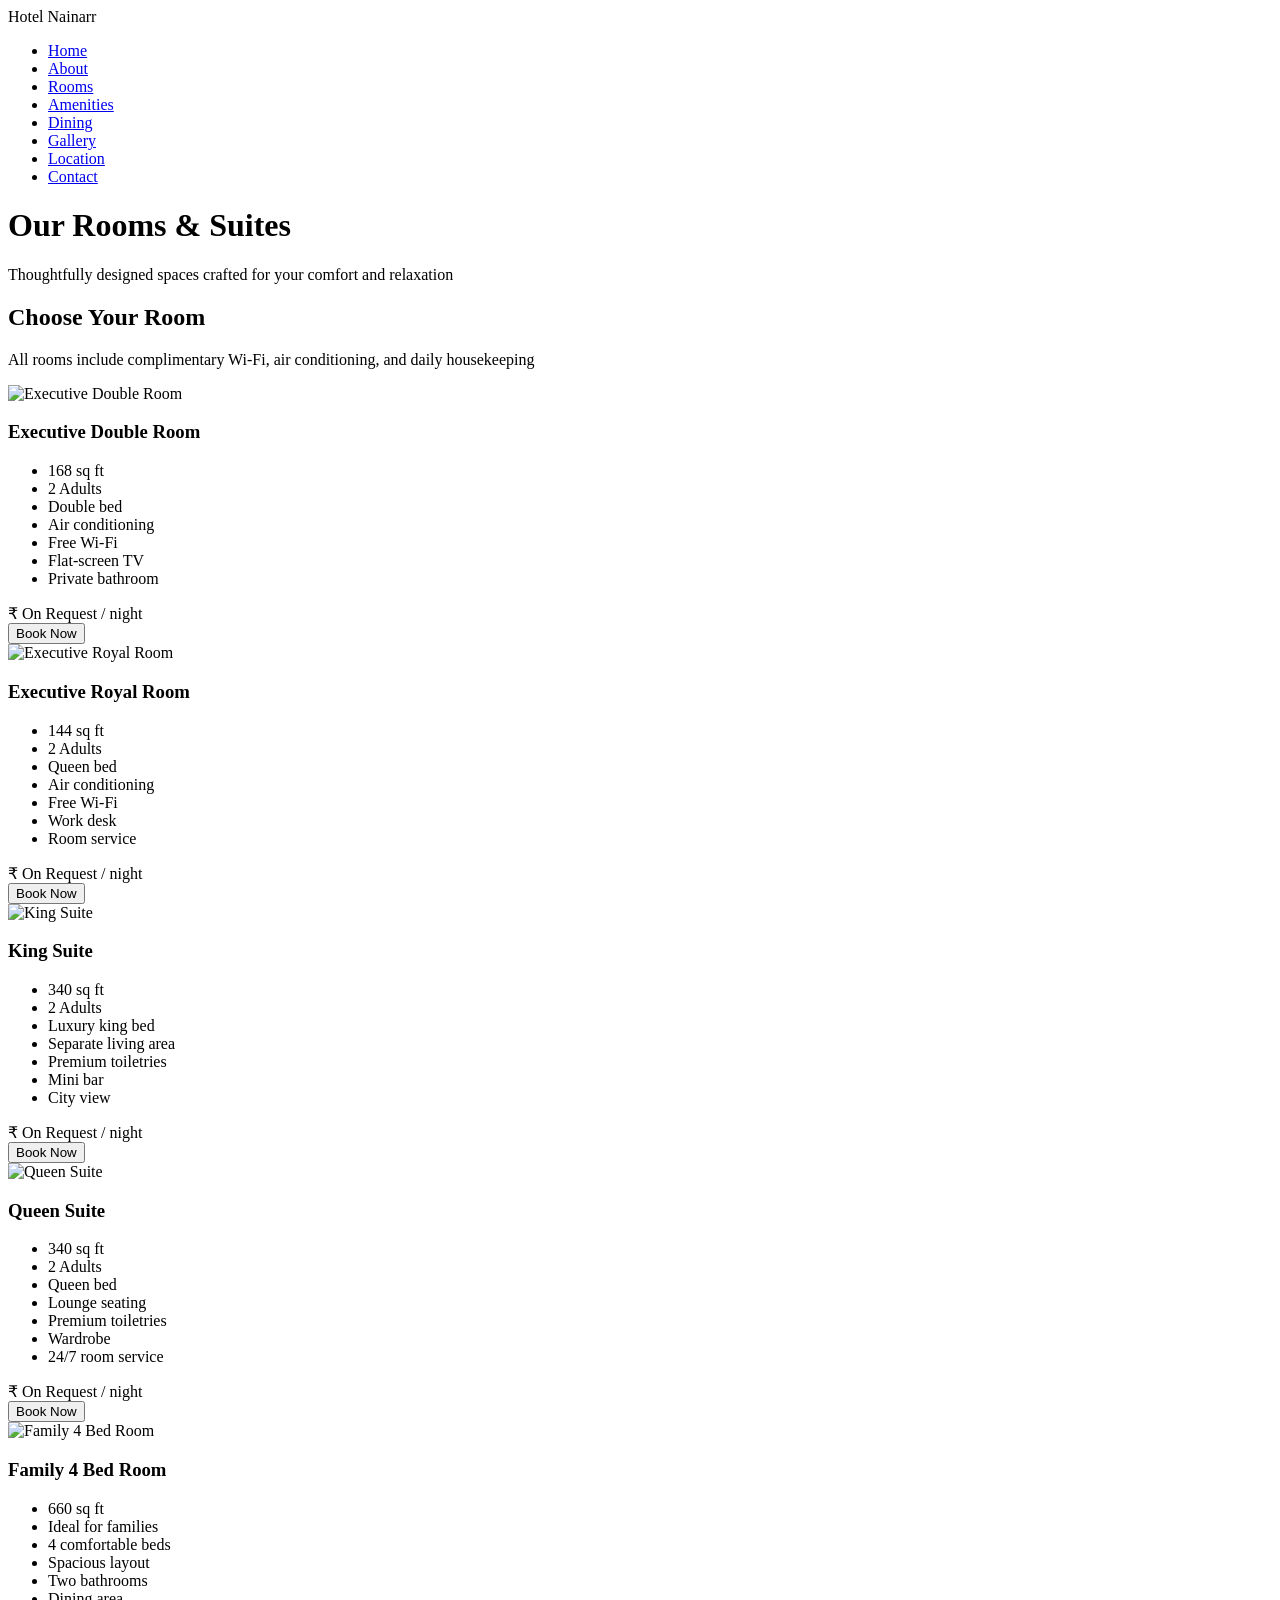
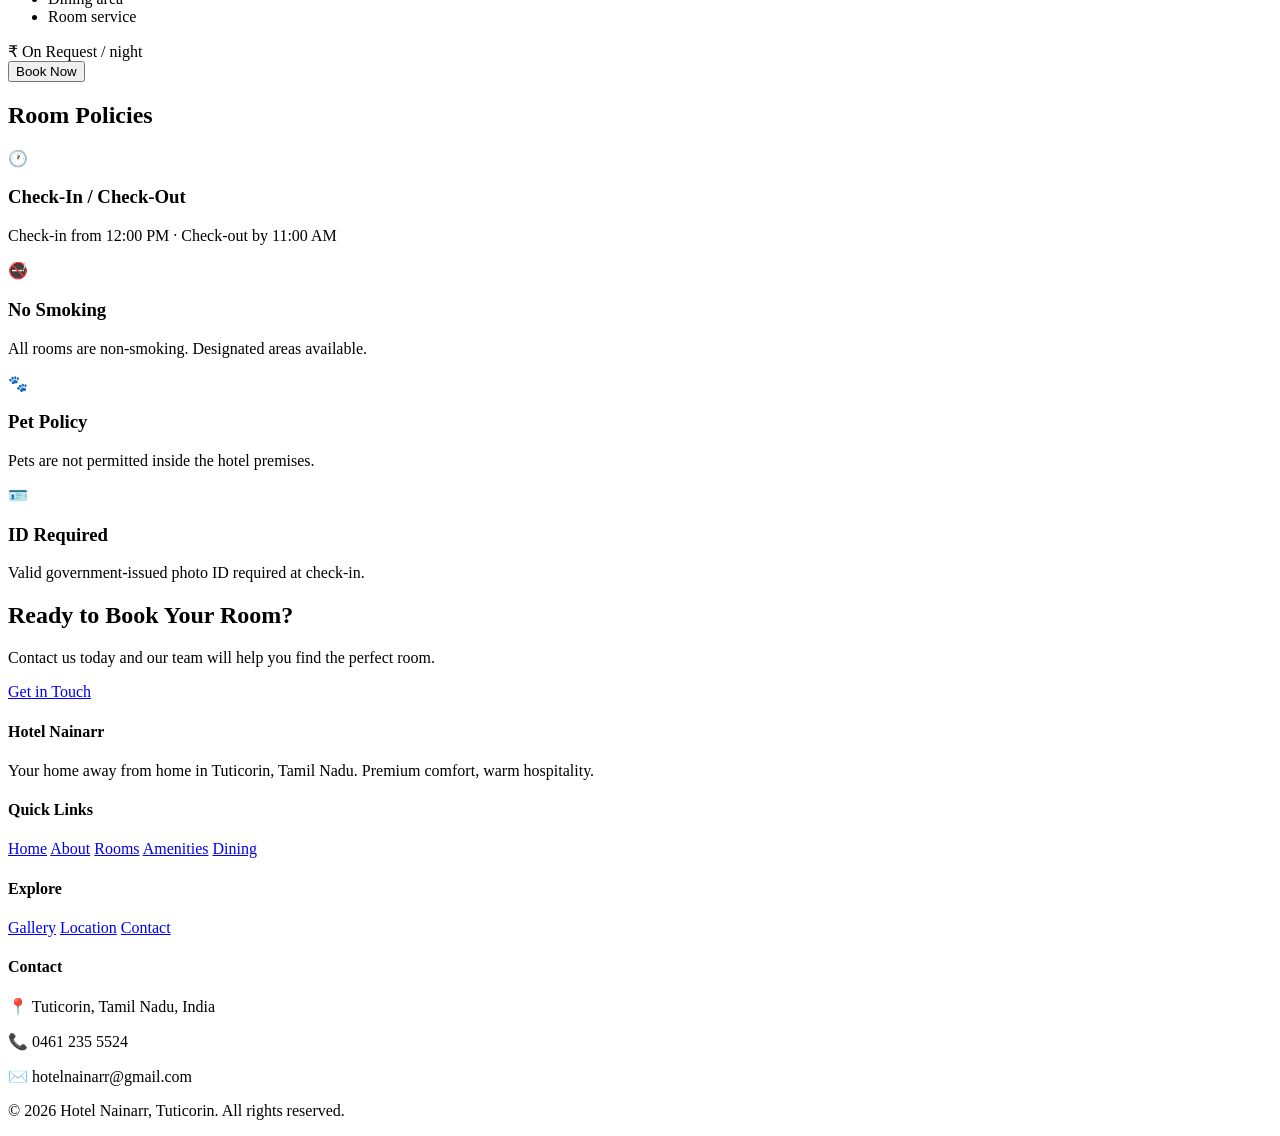
==== rooms.html @ e7c89f81 "Initial website upload" ====
<!DOCTYPE html>
<html lang="en">
<head>
  <meta charset="UTF-8" />
  <meta name="viewport" content="width=device-width, initial-scale=1.0" />
  <title>Rooms – Hotel Nainarr</title>
  <link rel="stylesheet" href="css/style.css" />
</head>
<body>

  <!-- NAVBAR -->
  <nav class="navbar">
    <div class="logo">Hotel Nainarr</div>
    <div class="hamburger" aria-label="Toggle menu" role="button" tabindex="0">
      <span></span><span></span><span></span>
    </div>
    <ul class="nav-links">
      <li><a href="index.html">Home</a></li>
      <li><a href="about.html">About</a></li>
      <li><a href="rooms.html">Rooms</a></li>
      <li><a href="amenities.html">Amenities</a></li>
      <li><a href="dining.html">Dining</a></li>
      <li><a href="gallery.html">Gallery</a></li>
      <li><a href="location.html">Location</a></li>
      <li><a href="contact.html">Contact</a></li>
    </ul>
  </nav>

  <!-- PAGE HERO -->
  <div class="page-hero">
    <h1>Our Rooms &amp; Suites</h1>
    <p>Thoughtfully designed spaces crafted for your comfort and relaxation</p>
  </div>

  <!-- ROOMS GRID -->
  <section class="section">
    <div class="section-title">
      <h2>Choose Your Room</h2>
      <p>All rooms include complimentary Wi-Fi, air conditioning, and daily housekeeping</p>
      <div class="divider"></div>
    </div>

    <div class="rooms-grid">

      <!-- Executive Double Room -->
      <div class="room-card">
        <img src="images/Executive double room 2.jpg" alt="Executive Double Room" />
        <div class="room-card-body">
          <h3>Executive Double Room</h3>
          <ul class="room-features">
            <li>168 sq ft</li>
            <li>2 Adults</li>
            <li>Double bed</li>
            <li>Air conditioning</li>
            <li>Free Wi-Fi</li>
            <li>Flat-screen TV</li>
            <li>Private bathroom</li>
          </ul>
          <div class="room-price">₹ On Request <span>/ night</span></div>
          <button class="btn book-now-btn">Book Now</button>
        </div>
      </div>

      <!-- Executive Royal Room -->
      <div class="room-card">
        <img src="images/Executive Royal 1.jpg" alt="Executive Royal Room" />
        <div class="room-card-body">
          <h3>Executive Royal Room</h3>
          <ul class="room-features">
            <li>144 sq ft</li>
            <li>2 Adults</li>
            <li>Queen bed</li>
            <li>Air conditioning</li>
            <li>Free Wi-Fi</li>
            <li>Work desk</li>
            <li>Room service</li>
          </ul>
          <div class="room-price">₹ On Request <span>/ night</span></div>
          <button class="btn book-now-btn">Book Now</button>
        </div>
      </div>

      <!-- King Suite -->
      <div class="room-card">
        <img src="images/King Suite 1.jpg" alt="King Suite" />
        <div class="room-card-body">
          <h3>King Suite</h3>
          <ul class="room-features">
            <li>340 sq ft</li>
            <li>2 Adults</li>
            <li>Luxury king bed</li>
            <li>Separate living area</li>
            <li>Premium toiletries</li>
            <li>Mini bar</li>
            <li>City view</li>
          </ul>
          <div class="room-price">₹ On Request <span>/ night</span></div>
          <button class="btn book-now-btn">Book Now</button>
        </div>
      </div>

      <!-- Queen Suite -->
      <div class="room-card">
        <img src="images/Queen Suite 1.jpg" alt="Queen Suite" />
        <div class="room-card-body">
          <h3>Queen Suite</h3>
          <ul class="room-features">
            <li>340 sq ft</li>
            <li>2 Adults</li>
            <li>Queen bed</li>
            <li>Lounge seating</li>
            <li>Premium toiletries</li>
            <li>Wardrobe</li>
            <li>24/7 room service</li>
          </ul>
          <div class="room-price">₹ On Request <span>/ night</span></div>
          <button class="btn book-now-btn">Book Now</button>
        </div>
      </div>

      <!-- Family 4 Bed Room -->
      <div class="room-card">
        <img src="images/fam bed 1.jpg" alt="Family 4 Bed Room" />
        <div class="room-card-body">
          <h3>Family 4 Bed Room</h3>
          <ul class="room-features">
            <li>660 sq ft</li>
            <li>Ideal for families</li>
            <li>4 comfortable beds</li>
            <li>Spacious layout</li>
            <li>Two bathrooms</li>
            <li>Dining area</li>
            <li>Room service</li>
          </ul>
          <div class="room-price">₹ On Request <span>/ night</span></div>
          <button class="btn book-now-btn">Book Now</button>
        </div>
      </div>

    </div>
  </section>

  <!-- ROOM POLICIES -->
  <section class="section section-alt">
    <div class="section-title">
      <h2>Room Policies</h2>
      <div class="divider"></div>
    </div>
    <div class="highlights-grid">
      <div class="highlight-card">
        <div class="icon">🕐</div>
        <h3>Check-In / Check-Out</h3>
        <p>Check-in from 12:00 PM · Check-out by 11:00 AM</p>
      </div>
      <div class="highlight-card">
        <div class="icon">🚭</div>
        <h3>No Smoking</h3>
        <p>All rooms are non-smoking. Designated areas available.</p>
      </div>
      <div class="highlight-card">
        <div class="icon">🐾</div>
        <h3>Pet Policy</h3>
        <p>Pets are not permitted inside the hotel premises.</p>
      </div>
      <div class="highlight-card">
        <div class="icon">🪪</div>
        <h3>ID Required</h3>
        <p>Valid government-issued photo ID required at check-in.</p>
      </div>
    </div>
  </section>

  <!-- CTA -->
  <section class="cta-section">
    <h2>Ready to Book Your Room?</h2>
    <p>Contact us today and our team will help you find the perfect room.</p>
    <a href="contact.html" class="btn">Get in Touch</a>
  </section>

  <!-- FOOTER -->
  <footer>
    <div class="footer-grid">
      <div class="footer-col">
        <h4>Hotel Nainarr</h4>
        <p>Your home away from home in Tuticorin, Tamil Nadu. Premium comfort, warm hospitality.</p>
      </div>
      <div class="footer-col">
        <h4>Quick Links</h4>
        <a href="index.html">Home</a>
        <a href="about.html">About</a>
        <a href="rooms.html">Rooms</a>
        <a href="amenities.html">Amenities</a>
        <a href="dining.html">Dining</a>
      </div>
      <div class="footer-col">
        <h4>Explore</h4>
        <a href="gallery.html">Gallery</a>
        <a href="location.html">Location</a>
        <a href="contact.html">Contact</a>
      </div>
      <div class="footer-col">
        <h4>Contact</h4>
        <p>📍 Tuticorin, Tamil Nadu, India</p>
        <p>📞 0461 235 5524</p>
        <p>✉️ hotelnainarr@gmail.com</p>
      </div>
    </div>
    <div class="footer-bottom">
      <p>&copy; 2026 Hotel Nainarr, Tuticorin. All rights reserved.</p>
    </div>
  </footer>

  <script src="js/script.js"></script>
</body>
</html>
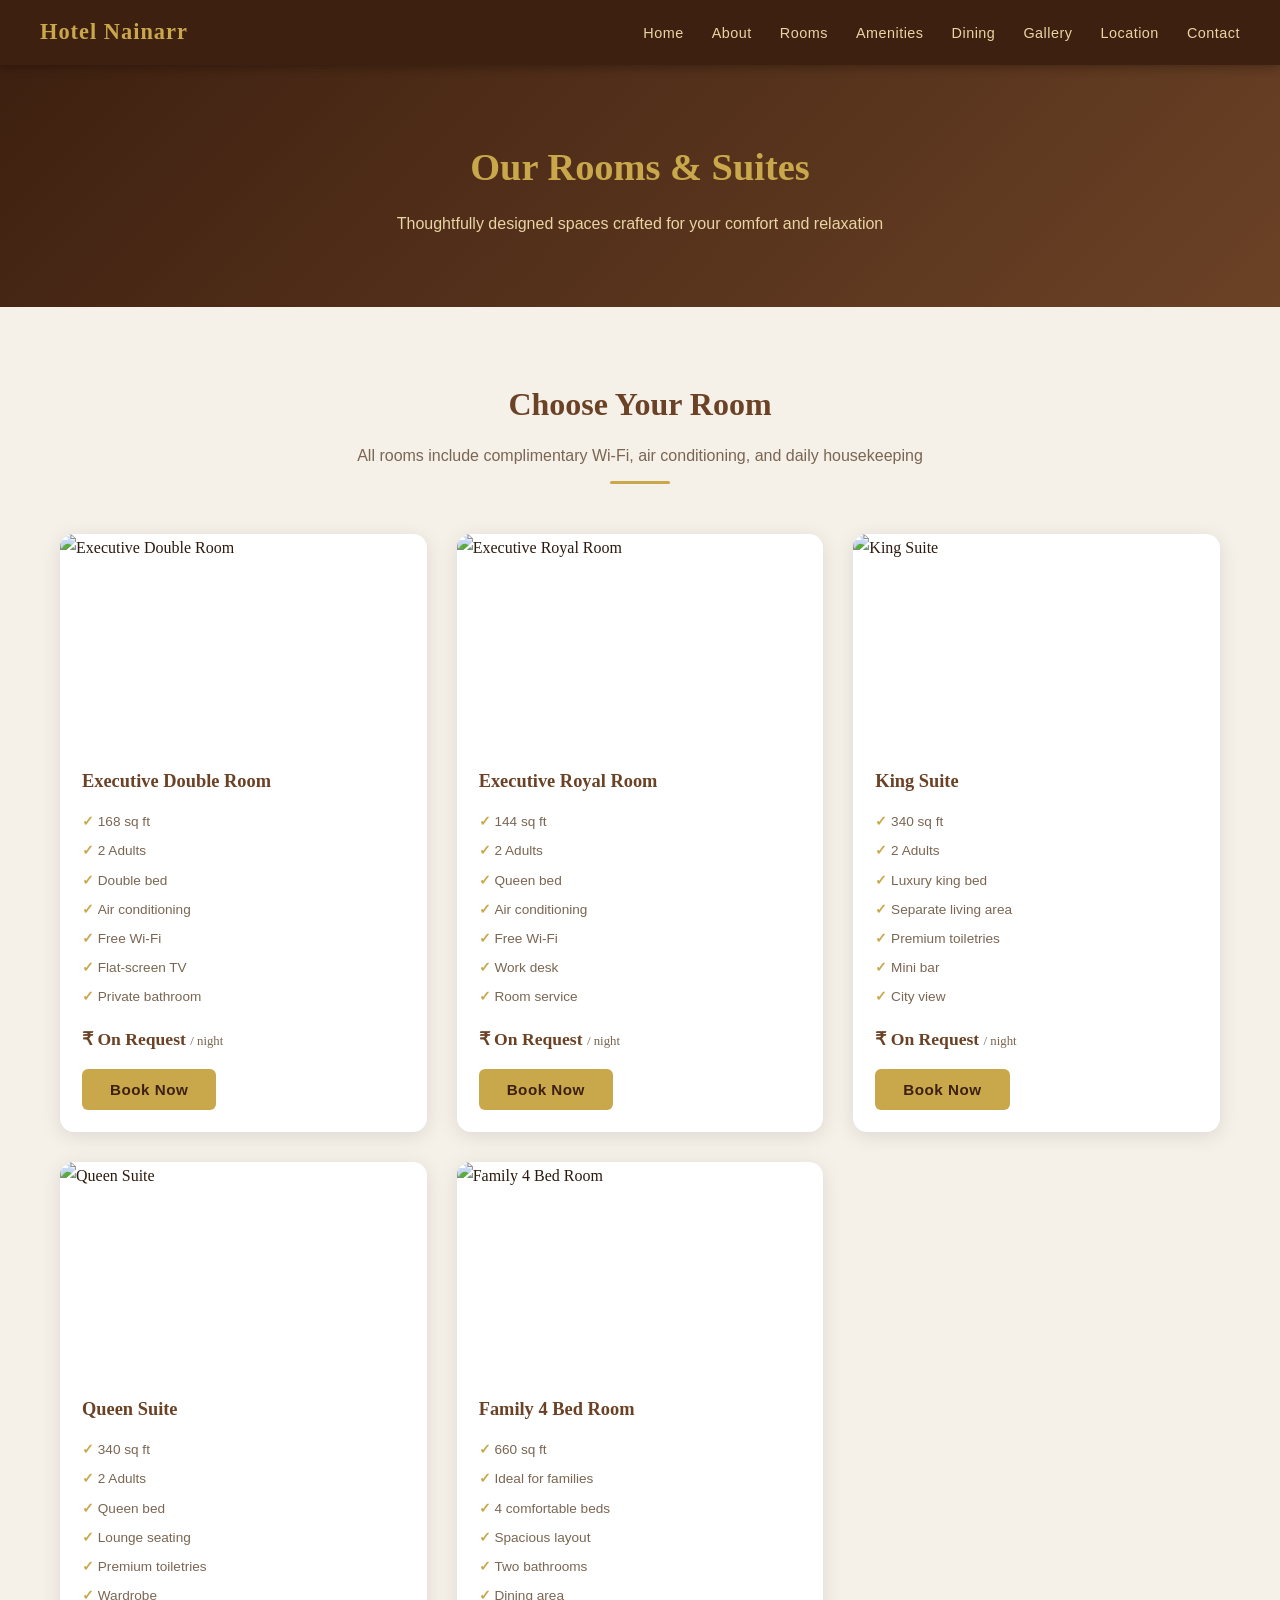
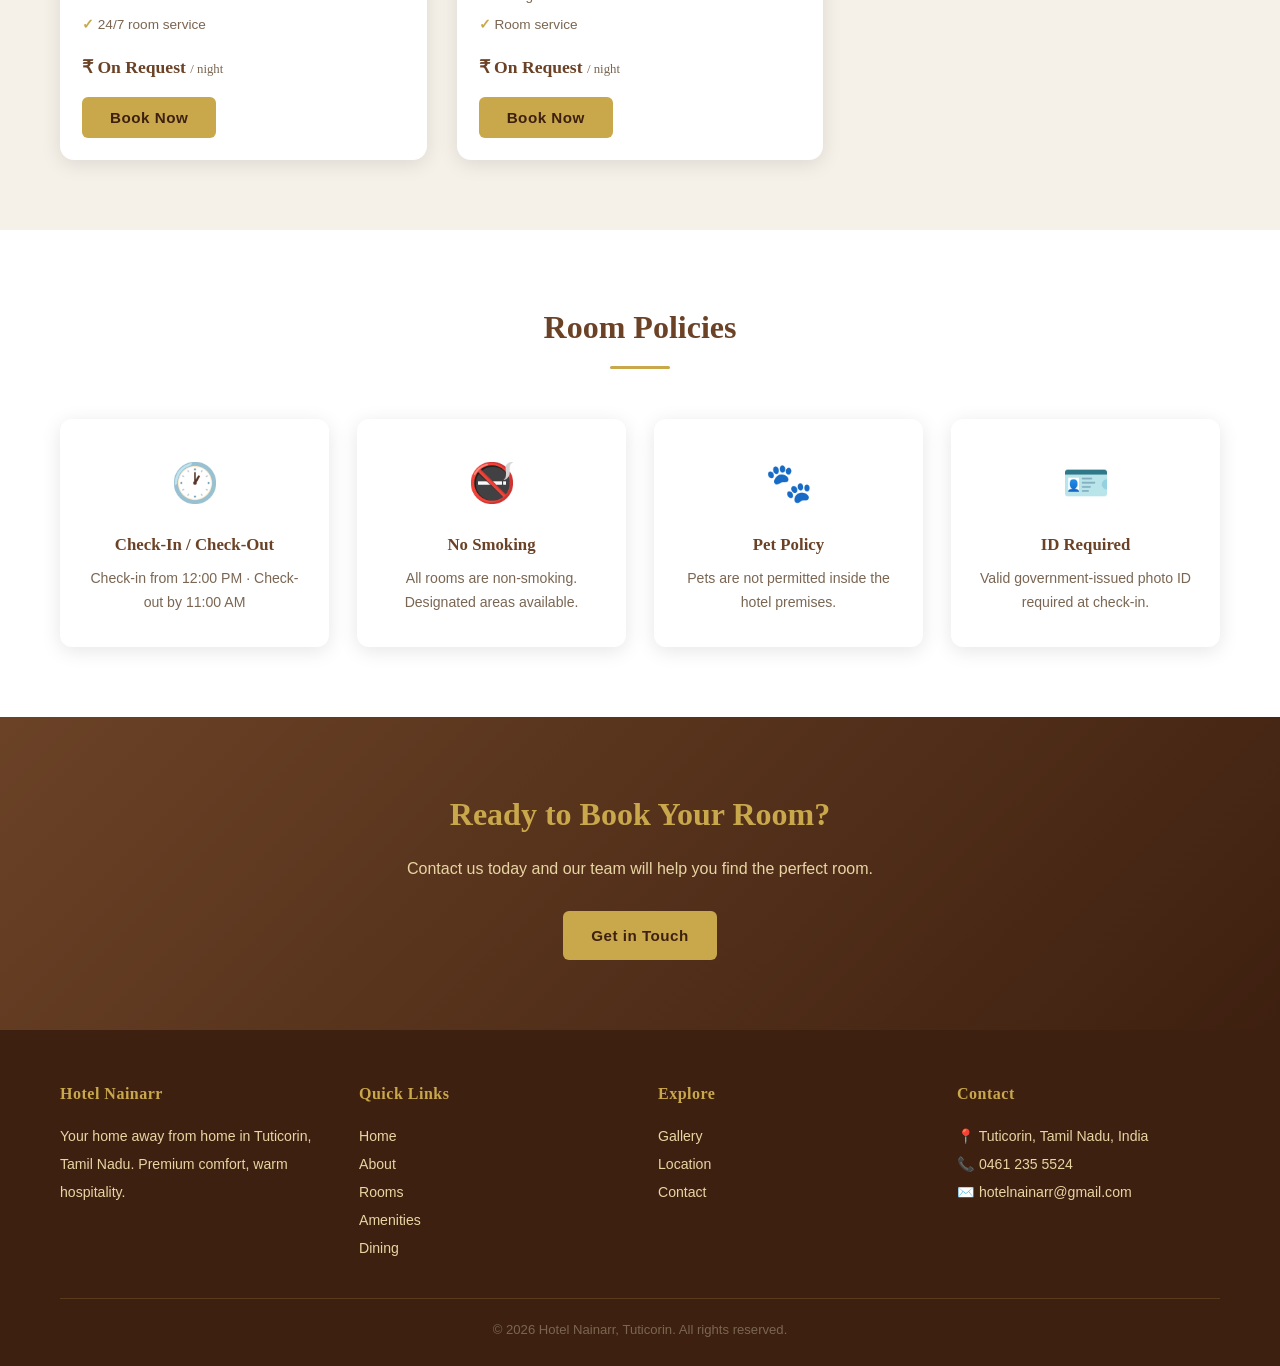
==== commit 01681071: "Update rooms.html" ====
--- a/rooms.html
+++ b/rooms.html
@@ -4,7 +4,7 @@
   <meta charset="UTF-8" />
   <meta name="viewport" content="width=device-width, initial-scale=1.0" />
   <title>Rooms – Hotel Nainarr</title>
-  <link rel="stylesheet" href="css/style.css" />
+  <link rel="stylesheet" href="style.css" />
 </head>
 <body>
 
@@ -44,7 +44,7 @@
 
       <!-- Executive Double Room -->
       <div class="room-card">
-        <img src="images/Executive double room 2.jpg" alt="Executive Double Room" />
+        <img src="images/executive-double-2.jpg" alt="Executive Double Room" />
         <div class="room-card-body">
           <h3>Executive Double Room</h3>
           <ul class="room-features">
@@ -63,7 +63,7 @@
 
       <!-- Executive Royal Room -->
       <div class="room-card">
-        <img src="images/Executive Royal 1.jpg" alt="Executive Royal Room" />
+        <img src="images/executive-royal-1.jpg" alt="Executive Royal Room" />
         <div class="room-card-body">
           <h3>Executive Royal Room</h3>
           <ul class="room-features">
@@ -82,7 +82,7 @@
 
       <!-- King Suite -->
       <div class="room-card">
-        <img src="images/King Suite 1.jpg" alt="King Suite" />
+        <img src="images/king-suite-1.jpg" alt="King Suite" />
         <div class="room-card-body">
           <h3>King Suite</h3>
           <ul class="room-features">
@@ -101,7 +101,7 @@
 
       <!-- Queen Suite -->
       <div class="room-card">
-        <img src="images/Queen Suite 1.jpg" alt="Queen Suite" />
+        <img src="images/queen-suite-1.jpg" alt="Queen Suite" />
         <div class="room-card-body">
           <h3>Queen Suite</h3>
           <ul class="room-features">
@@ -120,7 +120,7 @@
 
       <!-- Family 4 Bed Room -->
       <div class="room-card">
-        <img src="images/fam bed 1.jpg" alt="Family 4 Bed Room" />
+        <img src="images/family-bed-1.jpg" alt="Family 4 Bed Room" />
         <div class="room-card-body">
           <h3>Family 4 Bed Room</h3>
           <ul class="room-features">
@@ -213,3 +213,4 @@
   <script src="js/script.js"></script>
 </body>
 </html>
+
--- a/style.css
+++ b/style.css
@@ -0,0 +1,778 @@
+/* ===== RESET & BASE ===== */
+* {
+  margin: 0;
+  padding: 0;
+  box-sizing: border-box;
+}
+
+:root {
+  --beige: #f5f0e8;
+  --white: #ffffff;
+  --brown: #6b4226;
+  --dark-brown: #3e2010;
+  --gold: #c9a84c;
+  --light-gold: #e8d5a3;
+  --text-dark: #2c1a0e;
+  --text-muted: #7a6652;
+  --shadow: 0 4px 20px rgba(0,0,0,0.1);
+}
+
+html {
+  scroll-behavior: smooth;
+}
+
+body {
+  font-family: 'Georgia', serif;
+  background-color: var(--beige);
+  color: var(--text-dark);
+  line-height: 1.7;
+}
+
+a {
+  text-decoration: none;
+  color: inherit;
+}
+
+img {
+  width: 100%;
+  display: block;
+}
+
+/* ===== NAVBAR ===== */
+.navbar {
+  position: sticky;
+  top: 0;
+  z-index: 1000;
+  background-color: var(--dark-brown);
+  padding: 0 40px;
+  display: flex;
+  align-items: center;
+  justify-content: space-between;
+  height: 65px;
+  box-shadow: 0 2px 10px rgba(0,0,0,0.3);
+}
+
+.navbar .logo {
+  font-size: 1.4rem;
+  font-weight: bold;
+  color: var(--gold);
+  letter-spacing: 1px;
+}
+
+.nav-links {
+  list-style: none;
+  display: flex;
+  gap: 28px;
+}
+
+.nav-links a {
+  color: var(--light-gold);
+  font-size: 0.9rem;
+  letter-spacing: 0.5px;
+  transition: color 0.3s;
+  font-family: 'Arial', sans-serif;
+}
+
+.nav-links a:hover,
+.nav-links a.active {
+  color: var(--gold);
+}
+
+.hamburger {
+  display: none;
+  flex-direction: column;
+  cursor: pointer;
+  gap: 5px;
+}
+
+.hamburger span {
+  width: 25px;
+  height: 2px;
+  background: var(--gold);
+  border-radius: 2px;
+  transition: all 0.3s;
+}
+
+/* ===== HERO ===== */
+.hero {
+  position: relative;
+  height: 90vh;
+  min-height: 500px;
+  background: linear-gradient(135deg, #3e2010 0%, #6b4226 50%, #8b5e3c 100%);
+  display: flex;
+  align-items: center;
+  justify-content: center;
+  text-align: center;
+  overflow: hidden;
+}
+
+.hero::before {
+  content: '';
+  position: absolute;
+  inset: 0;
+  background: url('https://content.skyscnr.com/available/975918945/975918945_WxH.jpg') center/cover no-repeat;
+  opacity: 0.35;
+}
+
+.hero-content {
+  position: relative;
+  z-index: 1;
+  max-width: 750px;
+  padding: 20px;
+}
+
+.hero-content h1 {
+  font-size: 2.8rem;
+  color: var(--white);
+  line-height: 1.3;
+  margin-bottom: 18px;
+  text-shadow: 0 2px 8px rgba(0,0,0,0.5);
+}
+
+.hero-content p {
+  font-size: 1.1rem;
+  color: var(--light-gold);
+  margin-bottom: 36px;
+  font-family: 'Arial', sans-serif;
+}
+
+/* ===== BOOKING FORM ===== */
+.booking-form {
+  background: rgba(255,255,255,0.95);
+  border-radius: 12px;
+  padding: 24px 28px;
+  display: flex;
+  flex-wrap: wrap;
+  gap: 14px;
+  align-items: flex-end;
+  justify-content: center;
+  box-shadow: 0 8px 30px rgba(0,0,0,0.2);
+}
+
+.form-group {
+  display: flex;
+  flex-direction: column;
+  gap: 6px;
+  min-width: 150px;
+}
+
+.form-group label {
+  font-size: 0.78rem;
+  font-family: 'Arial', sans-serif;
+  color: var(--text-muted);
+  text-transform: uppercase;
+  letter-spacing: 0.5px;
+}
+
+.form-group input,
+.form-group select {
+  padding: 10px 14px;
+  border: 1px solid #ddd;
+  border-radius: 6px;
+  font-size: 0.95rem;
+  color: var(--text-dark);
+  background: var(--white);
+  outline: none;
+  transition: border-color 0.3s;
+}
+
+.form-group input:focus,
+.form-group select:focus {
+  border-color: var(--gold);
+}
+
+/* ===== BUTTONS ===== */
+.btn {
+  display: inline-block;
+  padding: 12px 28px;
+  background-color: var(--gold);
+  color: var(--dark-brown);
+  border: none;
+  border-radius: 6px;
+  font-size: 0.95rem;
+  font-weight: bold;
+  cursor: pointer;
+  font-family: 'Arial', sans-serif;
+  letter-spacing: 0.5px;
+  transition: background 0.3s, transform 0.2s;
+}
+
+.btn:hover {
+  background-color: var(--brown);
+  color: var(--white);
+  transform: translateY(-2px);
+}
+
+.btn-outline {
+  background: transparent;
+  border: 2px solid var(--gold);
+  color: var(--gold);
+}
+
+.btn-outline:hover {
+  background: var(--gold);
+  color: var(--dark-brown);
+}
+
+/* ===== SECTION COMMON ===== */
+.section {
+  padding: 70px 60px;
+}
+
+.section-alt {
+  background-color: var(--white);
+}
+
+.section-title {
+  text-align: center;
+  margin-bottom: 50px;
+}
+
+.section-title h2 {
+  font-size: 2rem;
+  color: var(--brown);
+  margin-bottom: 10px;
+}
+
+.section-title p {
+  color: var(--text-muted);
+  font-family: 'Arial', sans-serif;
+  font-size: 1rem;
+}
+
+.section-title .divider {
+  width: 60px;
+  height: 3px;
+  background: var(--gold);
+  margin: 12px auto 0;
+  border-radius: 2px;
+}
+
+/* ===== HIGHLIGHTS ===== */
+.highlights-grid {
+  display: grid;
+  grid-template-columns: repeat(auto-fit, minmax(200px, 1fr));
+  gap: 28px;
+}
+
+.highlight-card {
+  background: var(--white);
+  border-radius: 12px;
+  padding: 32px 24px;
+  text-align: center;
+  box-shadow: var(--shadow);
+  transition: transform 0.3s;
+}
+
+.highlight-card:hover {
+  transform: translateY(-6px);
+}
+
+.highlight-card .icon {
+  font-size: 2.4rem;
+  margin-bottom: 14px;
+}
+
+.highlight-card h3 {
+  font-size: 1.05rem;
+  color: var(--brown);
+  margin-bottom: 8px;
+}
+
+.highlight-card p {
+  font-size: 0.88rem;
+  color: var(--text-muted);
+  font-family: 'Arial', sans-serif;
+}
+
+/* ===== ROOM CARDS ===== */
+.rooms-grid {
+  display: grid;
+  grid-template-columns: repeat(auto-fit, minmax(280px, 1fr));
+  gap: 30px;
+}
+
+.room-card {
+  background: var(--white);
+  border-radius: 14px;
+  overflow: hidden;
+  box-shadow: var(--shadow);
+  transition: transform 0.3s, box-shadow 0.3s;
+}
+
+.room-card:hover {
+  transform: translateY(-6px);
+  box-shadow: 0 10px 30px rgba(0,0,0,0.15);
+}
+
+.room-card img {
+  height: 210px;
+  object-fit: cover;
+}
+
+.room-card-body {
+  padding: 22px;
+}
+
+.room-card-body h3 {
+  font-size: 1.15rem;
+  color: var(--brown);
+  margin-bottom: 10px;
+}
+
+.room-features {
+  list-style: none;
+  margin-bottom: 14px;
+}
+
+.room-features li {
+  font-size: 0.85rem;
+  color: var(--text-muted);
+  font-family: 'Arial', sans-serif;
+  padding: 3px 0;
+}
+
+.room-features li::before {
+  content: '✓ ';
+  color: var(--gold);
+  font-weight: bold;
+}
+
+.room-price {
+  font-size: 1.1rem;
+  color: var(--brown);
+  font-weight: bold;
+  margin-bottom: 14px;
+}
+
+.room-price span {
+  font-size: 0.8rem;
+  color: var(--text-muted);
+  font-weight: normal;
+}
+
+/* ===== AMENITIES ===== */
+.amenities-grid {
+  display: grid;
+  grid-template-columns: repeat(auto-fit, minmax(160px, 1fr));
+  gap: 24px;
+}
+
+.amenity-item {
+  background: var(--white);
+  border-radius: 12px;
+  padding: 28px 16px;
+  text-align: center;
+  box-shadow: var(--shadow);
+  transition: transform 0.3s;
+}
+
+.amenity-item:hover {
+  transform: translateY(-5px);
+}
+
+.amenity-item .icon {
+  font-size: 2.2rem;
+  margin-bottom: 12px;
+}
+
+.amenity-item p {
+  font-size: 0.9rem;
+  color: var(--brown);
+  font-family: 'Arial', sans-serif;
+  font-weight: bold;
+}
+
+/* ===== GALLERY ===== */
+.gallery-grid {
+  display: grid;
+  grid-template-columns: repeat(auto-fit, minmax(260px, 1fr));
+  gap: 16px;
+}
+
+.gallery-grid img {
+  height: 220px;
+  object-fit: cover;
+  border-radius: 10px;
+  transition: transform 0.3s, opacity 0.3s;
+  cursor: pointer;
+}
+
+.gallery-grid img:hover {
+  transform: scale(1.03);
+  opacity: 0.9;
+}
+
+/* ===== DINING ===== */
+.dining-grid {
+  display: grid;
+  grid-template-columns: repeat(auto-fit, minmax(300px, 1fr));
+  gap: 30px;
+}
+
+.dining-card {
+  background: var(--white);
+  border-radius: 14px;
+  overflow: hidden;
+  box-shadow: var(--shadow);
+}
+
+.dining-card img {
+  height: 220px;
+  object-fit: cover;
+}
+
+.dining-card-body {
+  padding: 22px;
+}
+
+.dining-card-body h3 {
+  font-size: 1.2rem;
+  color: var(--brown);
+  margin-bottom: 10px;
+}
+
+.dining-card-body p {
+  font-size: 0.9rem;
+  color: var(--text-muted);
+  font-family: 'Arial', sans-serif;
+}
+
+/* ===== ABOUT ===== */
+.about-grid {
+  display: grid;
+  grid-template-columns: 1fr 1fr;
+  gap: 50px;
+  align-items: center;
+}
+
+.about-img img {
+  border-radius: 14px;
+  height: 400px;
+  object-fit: cover;
+  box-shadow: var(--shadow);
+}
+
+.about-text h2 {
+  font-size: 1.9rem;
+  color: var(--brown);
+  margin-bottom: 16px;
+}
+
+.about-text p {
+  font-size: 0.95rem;
+  color: var(--text-muted);
+  font-family: 'Arial', sans-serif;
+  margin-bottom: 14px;
+}
+
+.mv-grid {
+  display: grid;
+  grid-template-columns: 1fr 1fr;
+  gap: 28px;
+  margin-top: 20px;
+}
+
+.mv-card {
+  background: var(--beige);
+  border-left: 4px solid var(--gold);
+  padding: 20px;
+  border-radius: 0 10px 10px 0;
+}
+
+.mv-card h3 {
+  color: var(--brown);
+  margin-bottom: 8px;
+  font-size: 1.05rem;
+}
+
+.mv-card p {
+  font-size: 0.88rem;
+  color: var(--text-muted);
+  font-family: 'Arial', sans-serif;
+}
+
+/* ===== LOCATION ===== */
+.map-container {
+  border-radius: 14px;
+  overflow: hidden;
+  box-shadow: var(--shadow);
+  margin-bottom: 40px;
+}
+
+.map-container iframe {
+  width: 100%;
+  height: 420px;
+  border: none;
+}
+
+.attractions-grid {
+  display: grid;
+  grid-template-columns: repeat(auto-fit, minmax(220px, 1fr));
+  gap: 20px;
+}
+
+.attraction-item {
+  background: var(--white);
+  border-radius: 10px;
+  padding: 20px;
+  box-shadow: var(--shadow);
+  border-top: 3px solid var(--gold);
+}
+
+.attraction-item h4 {
+  color: var(--brown);
+  margin-bottom: 6px;
+}
+
+.attraction-item p {
+  font-size: 0.85rem;
+  color: var(--text-muted);
+  font-family: 'Arial', sans-serif;
+}
+
+/* ===== CONTACT ===== */
+.contact-grid {
+  display: grid;
+  grid-template-columns: 1fr 1fr;
+  gap: 50px;
+}
+
+.contact-info h3 {
+  font-size: 1.4rem;
+  color: var(--brown);
+  margin-bottom: 20px;
+}
+
+.contact-detail {
+  display: flex;
+  align-items: flex-start;
+  gap: 14px;
+  margin-bottom: 20px;
+}
+
+.contact-detail .icon {
+  font-size: 1.4rem;
+  color: var(--gold);
+  min-width: 30px;
+}
+
+.contact-detail p {
+  font-size: 0.92rem;
+  color: var(--text-muted);
+  font-family: 'Arial', sans-serif;
+}
+
+.contact-form {
+  background: var(--white);
+  padding: 36px;
+  border-radius: 14px;
+  box-shadow: var(--shadow);
+}
+
+.contact-form h3 {
+  font-size: 1.4rem;
+  color: var(--brown);
+  margin-bottom: 24px;
+}
+
+.contact-form .form-group {
+  margin-bottom: 18px;
+  min-width: unset;
+  width: 100%;
+}
+
+.contact-form input,
+.contact-form textarea {
+  width: 100%;
+  padding: 12px 16px;
+  border: 1px solid #ddd;
+  border-radius: 8px;
+  font-size: 0.95rem;
+  font-family: 'Arial', sans-serif;
+  color: var(--text-dark);
+  outline: none;
+  transition: border-color 0.3s;
+  background: var(--beige);
+}
+
+.contact-form input:focus,
+.contact-form textarea:focus {
+  border-color: var(--gold);
+  background: var(--white);
+}
+
+.contact-form textarea {
+  resize: vertical;
+  min-height: 130px;
+}
+
+/* ===== PAGE HERO (inner pages) ===== */
+.page-hero {
+  background: linear-gradient(135deg, var(--dark-brown), var(--brown));
+  padding: 70px 60px;
+  text-align: center;
+  color: var(--white);
+}
+
+.page-hero h1 {
+  font-size: 2.4rem;
+  color: var(--gold);
+  margin-bottom: 10px;
+}
+
+.page-hero p {
+  font-size: 1rem;
+  color: var(--light-gold);
+  font-family: 'Arial', sans-serif;
+}
+
+/* ===== FOOTER ===== */
+footer {
+  background-color: var(--dark-brown);
+  color: var(--light-gold);
+  padding: 50px 60px 24px;
+}
+
+.footer-grid {
+  display: grid;
+  grid-template-columns: repeat(auto-fit, minmax(200px, 1fr));
+  gap: 36px;
+  margin-bottom: 36px;
+}
+
+.footer-col h4 {
+  color: var(--gold);
+  font-size: 1rem;
+  margin-bottom: 14px;
+  letter-spacing: 0.5px;
+}
+
+.footer-col p,
+.footer-col a {
+  font-size: 0.88rem;
+  color: var(--light-gold);
+  font-family: 'Arial', sans-serif;
+  line-height: 2;
+  display: block;
+  transition: color 0.3s;
+}
+
+.footer-col a:hover {
+  color: var(--gold);
+}
+
+.footer-bottom {
+  border-top: 1px solid rgba(201,168,76,0.2);
+  padding-top: 20px;
+  text-align: center;
+  font-size: 0.82rem;
+  color: var(--text-muted);
+  font-family: 'Arial', sans-serif;
+}
+
+/* ===== CTA SECTION ===== */
+.cta-section {
+  background: linear-gradient(135deg, var(--brown), var(--dark-brown));
+  padding: 70px 60px;
+  text-align: center;
+  color: var(--white);
+}
+
+.cta-section h2 {
+  font-size: 2rem;
+  color: var(--gold);
+  margin-bottom: 14px;
+}
+
+.cta-section p {
+  font-size: 1rem;
+  color: var(--light-gold);
+  margin-bottom: 28px;
+  font-family: 'Arial', sans-serif;
+}
+
+/* ===== RESPONSIVE ===== */
+@media (max-width: 900px) {
+  .about-grid,
+  .contact-grid {
+    grid-template-columns: 1fr;
+  }
+
+  .mv-grid {
+    grid-template-columns: 1fr;
+  }
+
+  .about-img img {
+    height: 280px;
+  }
+}
+
+@media (max-width: 768px) {
+  .navbar {
+    padding: 0 20px;
+  }
+
+  .nav-links {
+    display: none;
+    flex-direction: column;
+    position: absolute;
+    top: 65px;
+    left: 0;
+    right: 0;
+    background: var(--dark-brown);
+    padding: 20px;
+    gap: 16px;
+  }
+
+  .nav-links.open {
+    display: flex;
+  }
+
+  .hamburger {
+    display: flex;
+  }
+
+  .hero-content h1 {
+    font-size: 1.9rem;
+  }
+
+  .section {
+    padding: 50px 20px;
+  }
+
+  .page-hero {
+    padding: 50px 20px;
+  }
+
+  .page-hero h1 {
+    font-size: 1.8rem;
+  }
+
+  footer {
+    padding: 40px 20px 20px;
+  }
+
+  .cta-section {
+    padding: 50px 20px;
+  }
+
+  .booking-form {
+    flex-direction: column;
+    align-items: stretch;
+  }
+
+  .form-group {
+    min-width: unset;
+  }
+}
+
+@media (max-width: 480px) {
+  .hero-content h1 {
+    font-size: 1.5rem;
+  }
+
+  .section-title h2 {
+    font-size: 1.6rem;
+  }
+}
